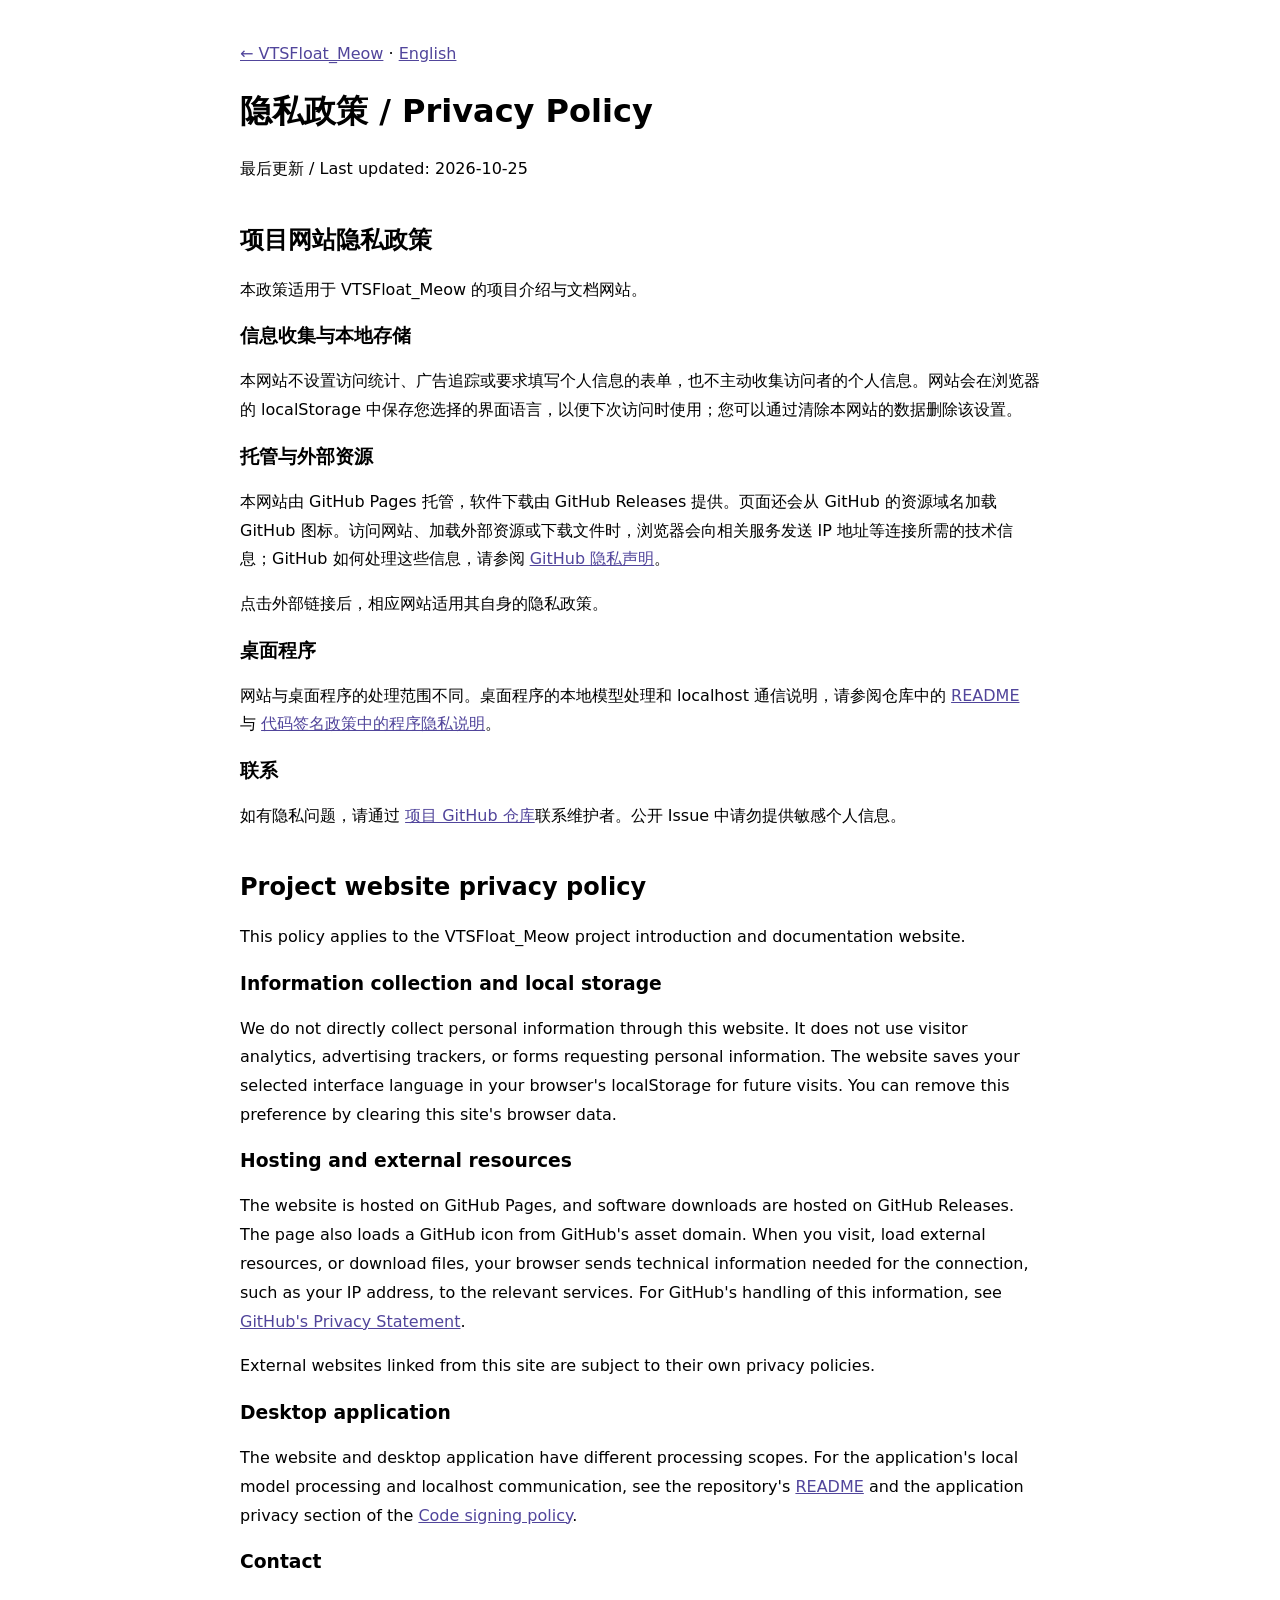
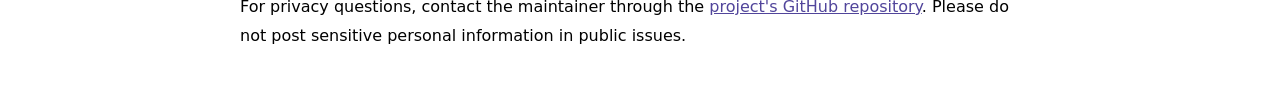
==== docs/privacy.html @ 2cb44c02 "docs: add bilingual website privacy policy" ====
<!doctype html>
<html lang="zh-CN">
<head>
<meta charset="utf-8">
<meta name="viewport" content="width=device-width, initial-scale=1">
<title>隐私政策 / Privacy Policy — VTSFloat_Meow</title>
<meta name="description" content="Privacy policy for the VTSFloat_Meow project website.">
<style>
:root{color-scheme:light dark}body{font:16px/1.8 system-ui,sans-serif;max-width:800px;margin:40px auto;padding:0 24px}h1,h2,h3{line-height:1.35}a{color:light-dark(#51459b,#bdb4ff)}section{margin:40px 0}small{opacity:.75}
</style>
</head>
<body>
<nav><a href="./">← VTSFloat_Meow</a> · <a href="#english">English</a></nav>
<main>
<h1>隐私政策 / Privacy Policy</h1>
<p>最后更新 / Last updated: 2026-10-25</p>
<section aria-labelledby="chinese-title">
<h2 id="chinese-title">项目网站隐私政策</h2>
<p>本政策适用于 VTSFloat_Meow 的项目介绍与文档网站。</p>
<h3>信息收集与本地存储</h3>
<p>本网站不设置访问统计、广告追踪或要求填写个人信息的表单，也不主动收集访问者的个人信息。网站会在浏览器的 localStorage 中保存您选择的界面语言，以便下次访问时使用；您可以通过清除本网站的数据删除该设置。</p>
<h3>托管与外部资源</h3>
<p>本网站由 GitHub Pages 托管，软件下载由 GitHub Releases 提供。页面还会从 GitHub 的资源域名加载 GitHub 图标。访问网站、加载外部资源或下载文件时，浏览器会向相关服务发送 IP 地址等连接所需的技术信息；GitHub 如何处理这些信息，请参阅 <a href="https://docs.github.com/en/site-policy/privacy-policies/github-general-privacy-statement">GitHub 隐私声明</a>。</p>
<p>点击外部链接后，相应网站适用其自身的隐私政策。</p>
<h3>桌面程序</h3>
<p>网站与桌面程序的处理范围不同。桌面程序的本地模型处理和 localhost 通信说明，请参阅仓库中的 <a href="https://github.com/fushoufish/VTSFloat_Meow/blob/main/README.md">README</a> 与 <a href="https://github.com/fushoufish/VTSFloat_Meow/blob/main/CODE_SIGNING_POLICY.md">代码签名政策中的程序隐私说明</a>。</p>
<h3>联系</h3>
<p>如有隐私问题，请通过 <a href="https://github.com/fushoufish/VTSFloat_Meow">项目 GitHub 仓库</a>联系维护者。公开 Issue 中请勿提供敏感个人信息。</p>
</section>
<section lang="en" id="english" aria-labelledby="english-title">
<h2 id="english-title">Project website privacy policy</h2>
<p>This policy applies to the VTSFloat_Meow project introduction and documentation website.</p>
<h3>Information collection and local storage</h3>
<p>We do not directly collect personal information through this website. It does not use visitor analytics, advertising trackers, or forms requesting personal information. The website saves your selected interface language in your browser's localStorage for future visits. You can remove this preference by clearing this site's browser data.</p>
<h3>Hosting and external resources</h3>
<p>The website is hosted on GitHub Pages, and software downloads are hosted on GitHub Releases. The page also loads a GitHub icon from GitHub's asset domain. When you visit, load external resources, or download files, your browser sends technical information needed for the connection, such as your IP address, to the relevant services. For GitHub's handling of this information, see <a href="https://docs.github.com/en/site-policy/privacy-policies/github-general-privacy-statement">GitHub's Privacy Statement</a>.</p>
<p>External websites linked from this site are subject to their own privacy policies.</p>
<h3>Desktop application</h3>
<p>The website and desktop application have different processing scopes. For the application's local model processing and localhost communication, see the repository's <a href="https://github.com/fushoufish/VTSFloat_Meow/blob/main/README.md">README</a> and the application privacy section of the <a href="https://github.com/fushoufish/VTSFloat_Meow/blob/main/CODE_SIGNING_POLICY.md">Code signing policy</a>.</p>
<h3>Contact</h3>
<p>For privacy questions, contact the maintainer through the <a href="https://github.com/fushoufish/VTSFloat_Meow">project's GitHub repository</a>. Please do not post sensitive personal information in public issues.</p>
</section>
</main>
</body>
</html>
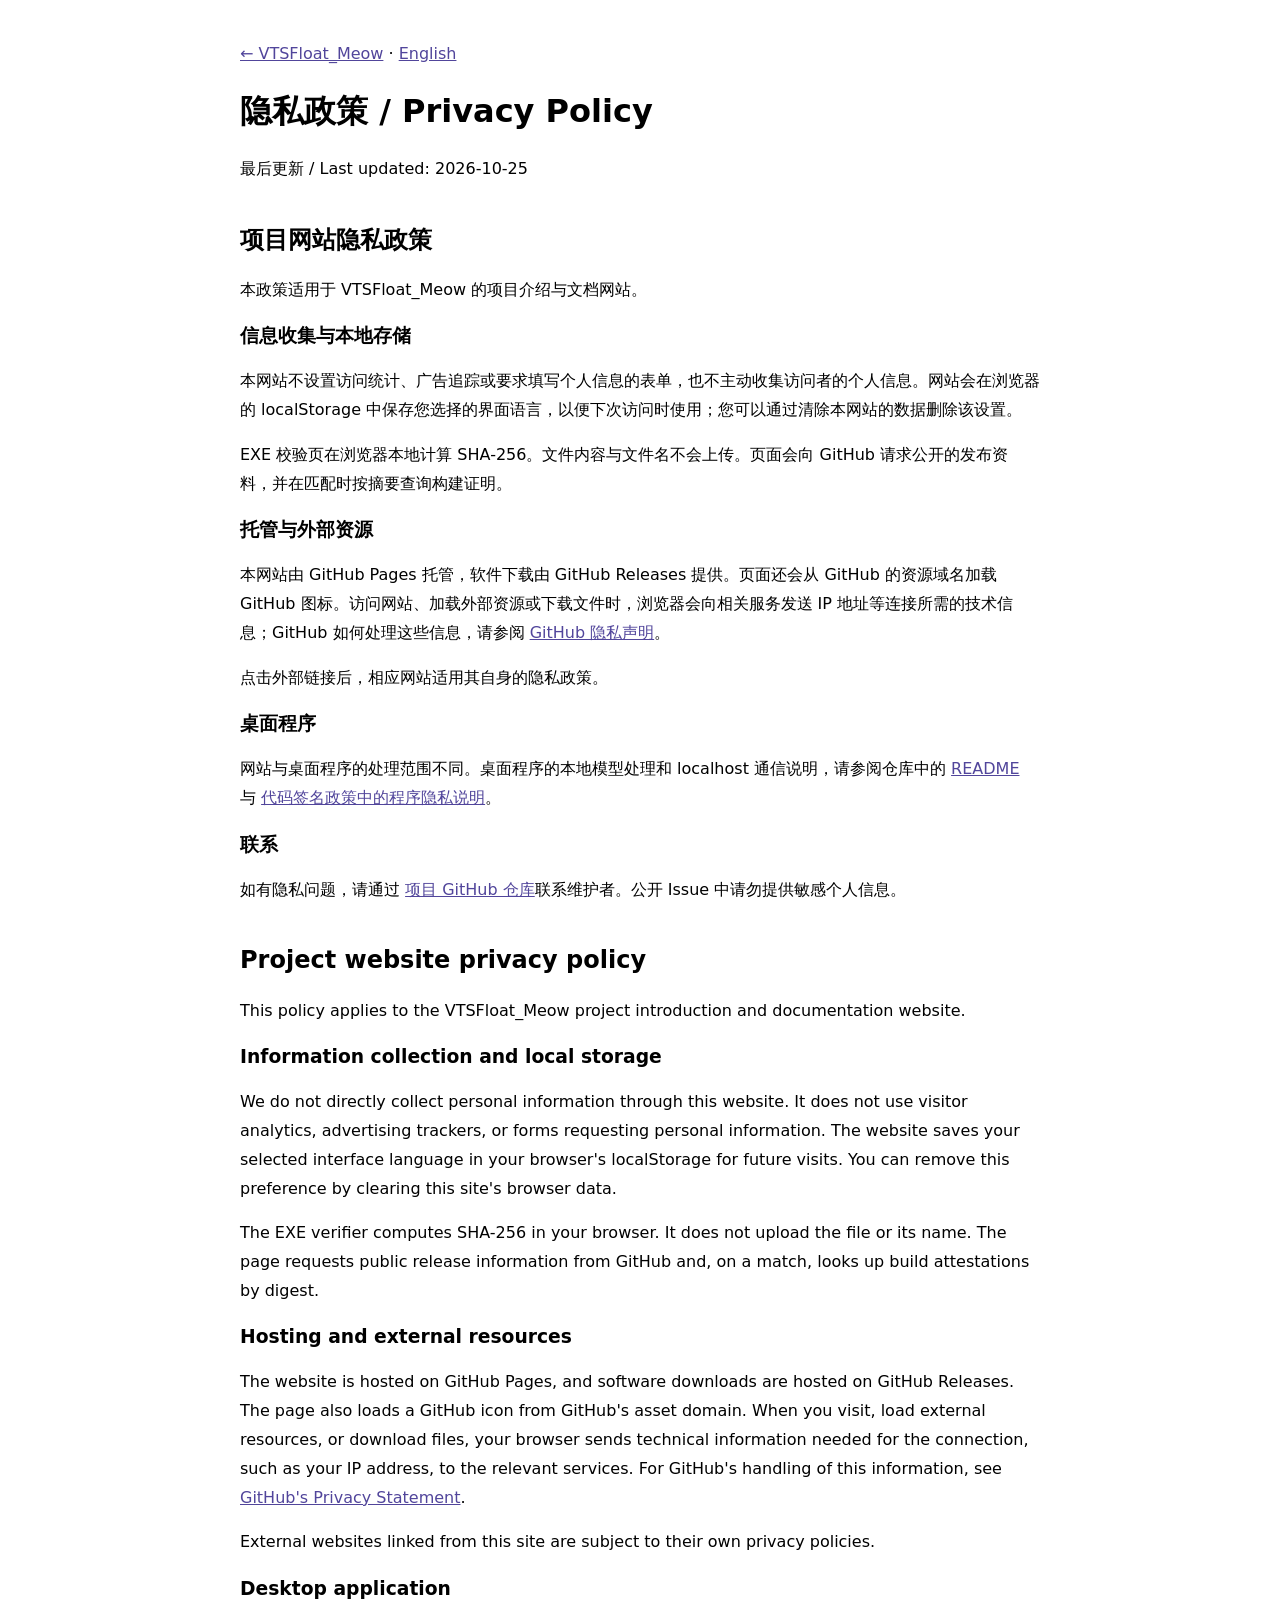
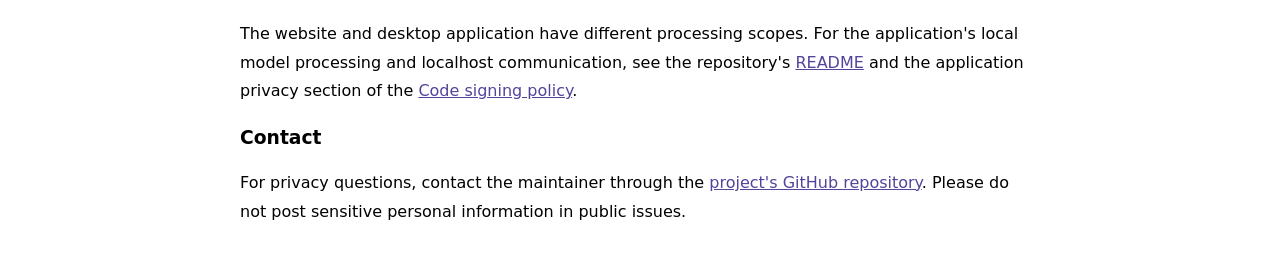
==== commit d4b868a4: "Add EXE provenance and GitHub Pages verification" ====
--- a/docs/privacy.html
+++ b/docs/privacy.html
@@ -19,6 +19,7 @@
 <p>本政策适用于 VTSFloat_Meow 的项目介绍与文档网站。</p>
 <h3>信息收集与本地存储</h3>
 <p>本网站不设置访问统计、广告追踪或要求填写个人信息的表单，也不主动收集访问者的个人信息。网站会在浏览器的 localStorage 中保存您选择的界面语言，以便下次访问时使用；您可以通过清除本网站的数据删除该设置。</p>
+<p>EXE 校验页在浏览器本地计算 SHA-256。文件内容与文件名不会上传。页面会向 GitHub 请求公开的发布资料，并在匹配时按摘要查询构建证明。</p>
 <h3>托管与外部资源</h3>
 <p>本网站由 GitHub Pages 托管，软件下载由 GitHub Releases 提供。页面还会从 GitHub 的资源域名加载 GitHub 图标。访问网站、加载外部资源或下载文件时，浏览器会向相关服务发送 IP 地址等连接所需的技术信息；GitHub 如何处理这些信息，请参阅 <a href="https://docs.github.com/en/site-policy/privacy-policies/github-general-privacy-statement">GitHub 隐私声明</a>。</p>
 <p>点击外部链接后，相应网站适用其自身的隐私政策。</p>
@@ -32,6 +33,7 @@
 <p>This policy applies to the VTSFloat_Meow project introduction and documentation website.</p>
 <h3>Information collection and local storage</h3>
 <p>We do not directly collect personal information through this website. It does not use visitor analytics, advertising trackers, or forms requesting personal information. The website saves your selected interface language in your browser's localStorage for future visits. You can remove this preference by clearing this site's browser data.</p>
+<p>The EXE verifier computes SHA-256 in your browser. It does not upload the file or its name. The page requests public release information from GitHub and, on a match, looks up build attestations by digest.</p>
 <h3>Hosting and external resources</h3>
 <p>The website is hosted on GitHub Pages, and software downloads are hosted on GitHub Releases. The page also loads a GitHub icon from GitHub's asset domain. When you visit, load external resources, or download files, your browser sends technical information needed for the connection, such as your IP address, to the relevant services. For GitHub's handling of this information, see <a href="https://docs.github.com/en/site-policy/privacy-policies/github-general-privacy-statement">GitHub's Privacy Statement</a>.</p>
 <p>External websites linked from this site are subject to their own privacy policies.</p>
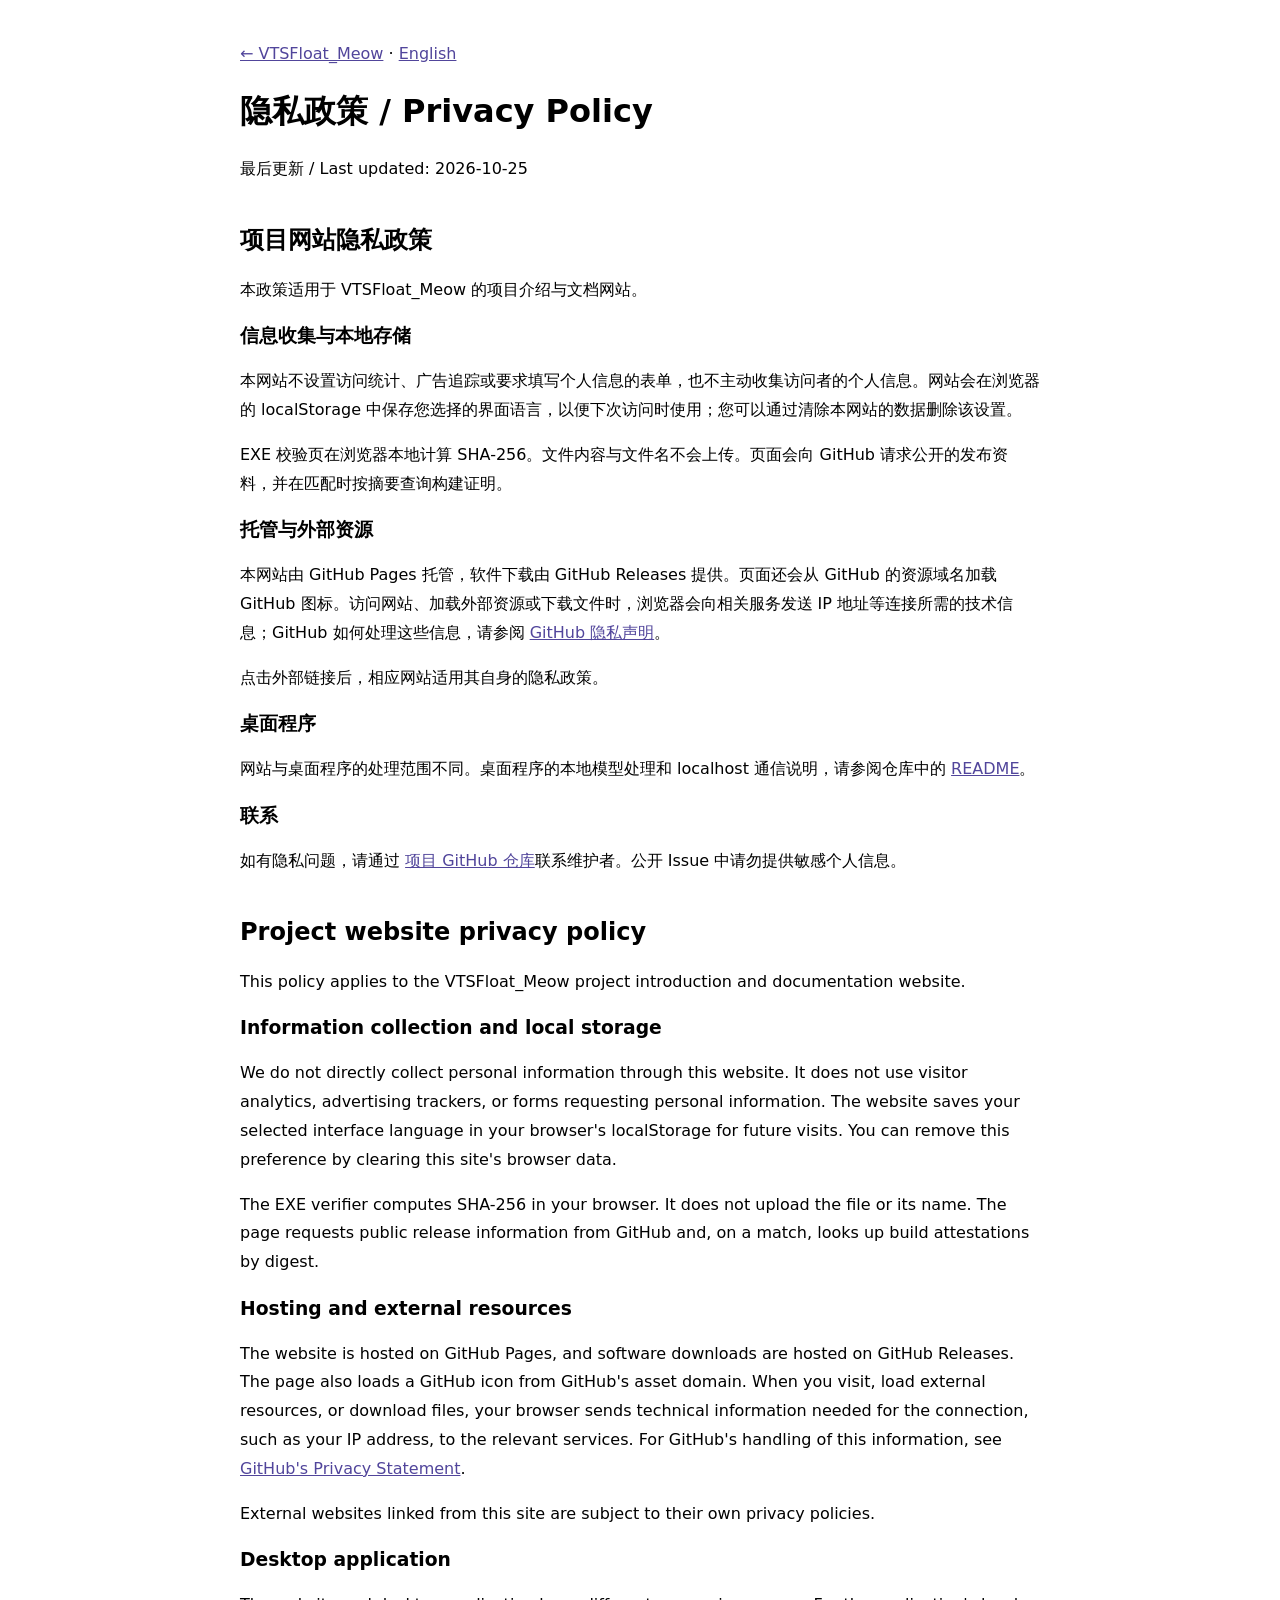
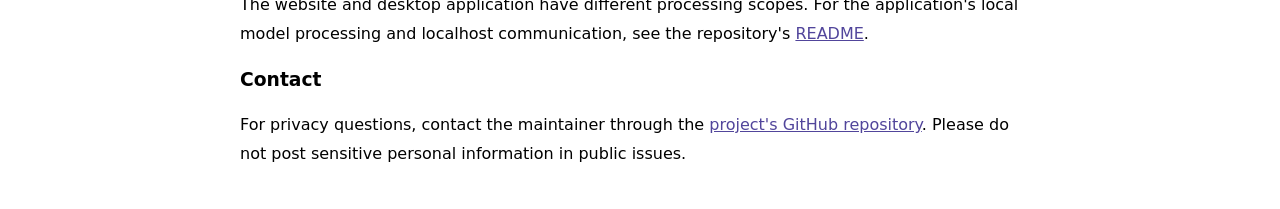
==== commit 30b6946a: "Prepare VTSFloat_Meow v1.3.0" ====
--- a/docs/privacy.html
+++ b/docs/privacy.html
@@ -24,7 +24,7 @@
 <p>本网站由 GitHub Pages 托管，软件下载由 GitHub Releases 提供。页面还会从 GitHub 的资源域名加载 GitHub 图标。访问网站、加载外部资源或下载文件时，浏览器会向相关服务发送 IP 地址等连接所需的技术信息；GitHub 如何处理这些信息，请参阅 <a href="https://docs.github.com/en/site-policy/privacy-policies/github-general-privacy-statement">GitHub 隐私声明</a>。</p>
 <p>点击外部链接后，相应网站适用其自身的隐私政策。</p>
 <h3>桌面程序</h3>
-<p>网站与桌面程序的处理范围不同。桌面程序的本地模型处理和 localhost 通信说明，请参阅仓库中的 <a href="https://github.com/fushoufish/VTSFloat_Meow/blob/main/README.md">README</a> 与 <a href="https://github.com/fushoufish/VTSFloat_Meow/blob/main/CODE_SIGNING_POLICY.md">代码签名政策中的程序隐私说明</a>。</p>
+<p>网站与桌面程序的处理范围不同。桌面程序的本地模型处理和 localhost 通信说明，请参阅仓库中的 <a href="https://github.com/fushoufish/VTSFloat_Meow/blob/main/README.md">README</a>。</p>
 <h3>联系</h3>
 <p>如有隐私问题，请通过 <a href="https://github.com/fushoufish/VTSFloat_Meow">项目 GitHub 仓库</a>联系维护者。公开 Issue 中请勿提供敏感个人信息。</p>
 </section>
@@ -38,7 +38,7 @@
 <p>The website is hosted on GitHub Pages, and software downloads are hosted on GitHub Releases. The page also loads a GitHub icon from GitHub's asset domain. When you visit, load external resources, or download files, your browser sends technical information needed for the connection, such as your IP address, to the relevant services. For GitHub's handling of this information, see <a href="https://docs.github.com/en/site-policy/privacy-policies/github-general-privacy-statement">GitHub's Privacy Statement</a>.</p>
 <p>External websites linked from this site are subject to their own privacy policies.</p>
 <h3>Desktop application</h3>
-<p>The website and desktop application have different processing scopes. For the application's local model processing and localhost communication, see the repository's <a href="https://github.com/fushoufish/VTSFloat_Meow/blob/main/README.md">README</a> and the application privacy section of the <a href="https://github.com/fushoufish/VTSFloat_Meow/blob/main/CODE_SIGNING_POLICY.md">Code signing policy</a>.</p>
+<p>The website and desktop application have different processing scopes. For the application's local model processing and localhost communication, see the repository's <a href="https://github.com/fushoufish/VTSFloat_Meow/blob/main/README.md">README</a>.</p>
 <h3>Contact</h3>
 <p>For privacy questions, contact the maintainer through the <a href="https://github.com/fushoufish/VTSFloat_Meow">project's GitHub repository</a>. Please do not post sensitive personal information in public issues.</p>
 </section>
